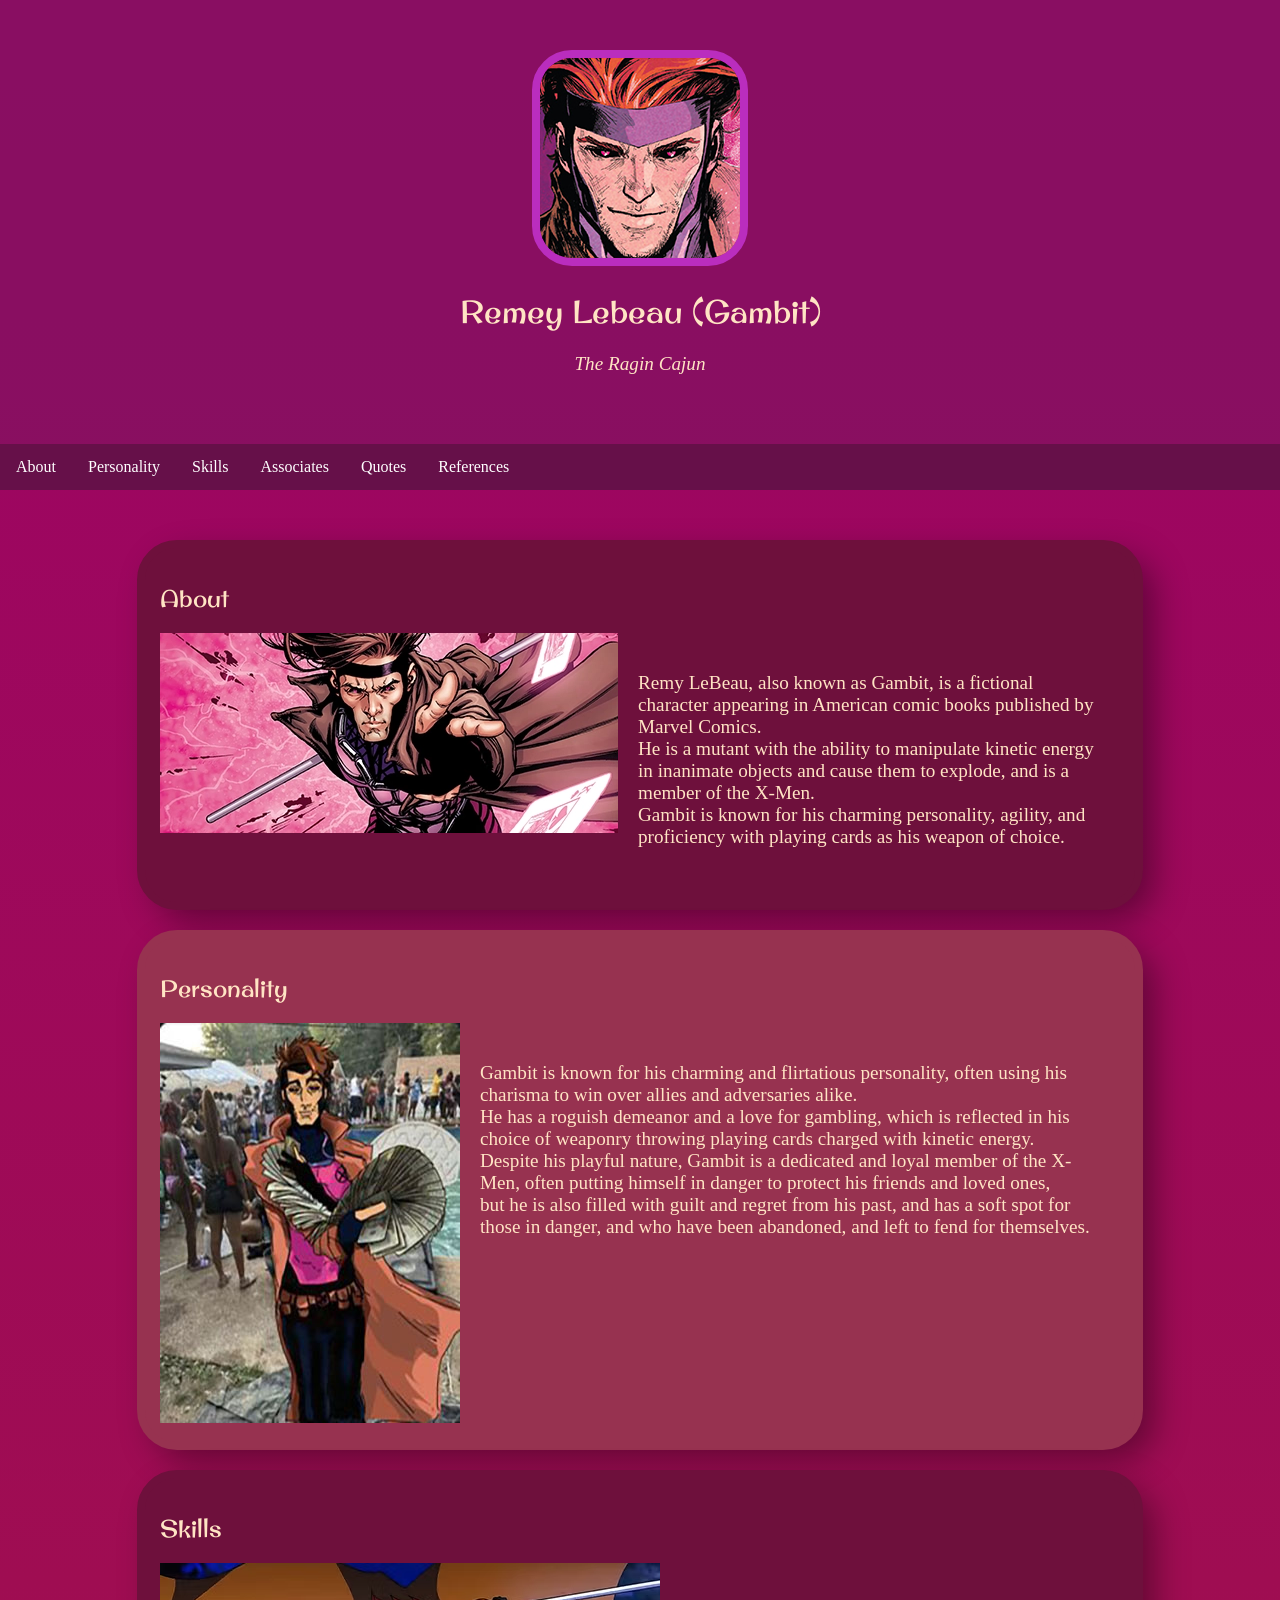
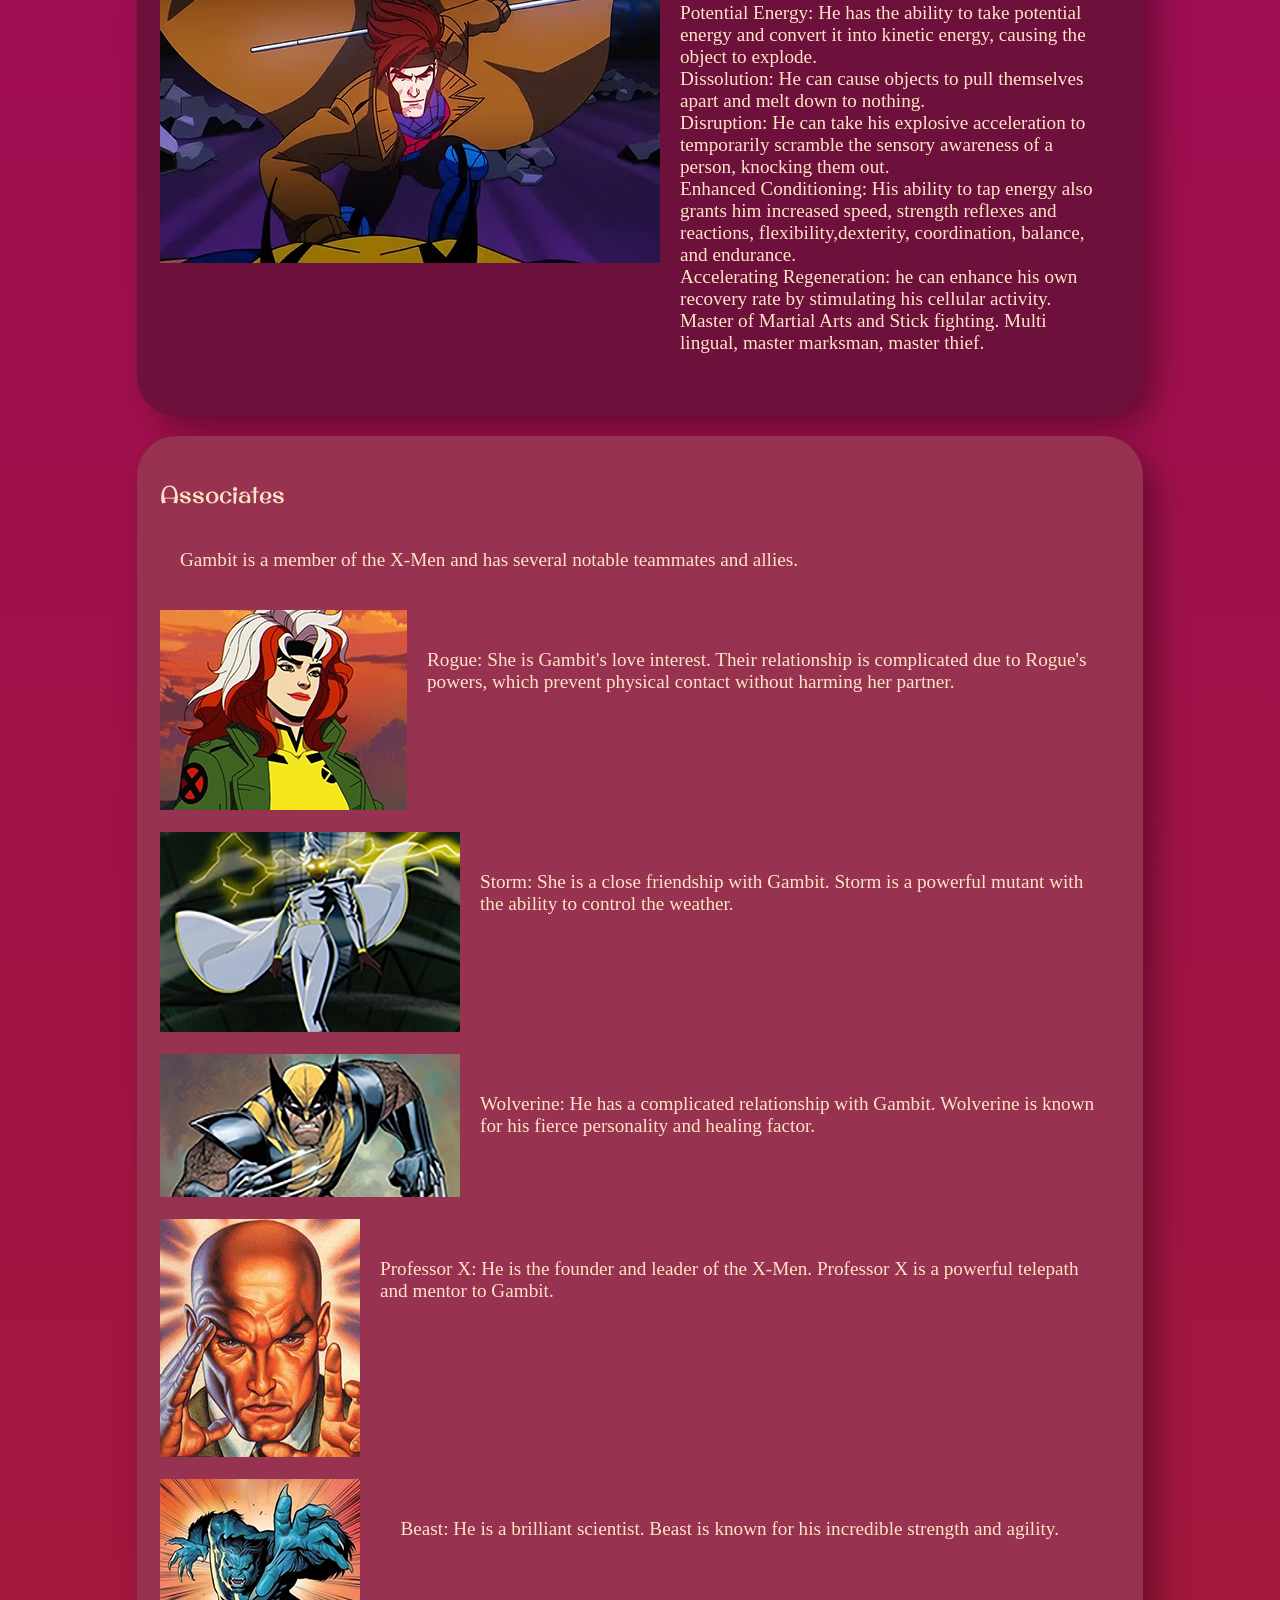
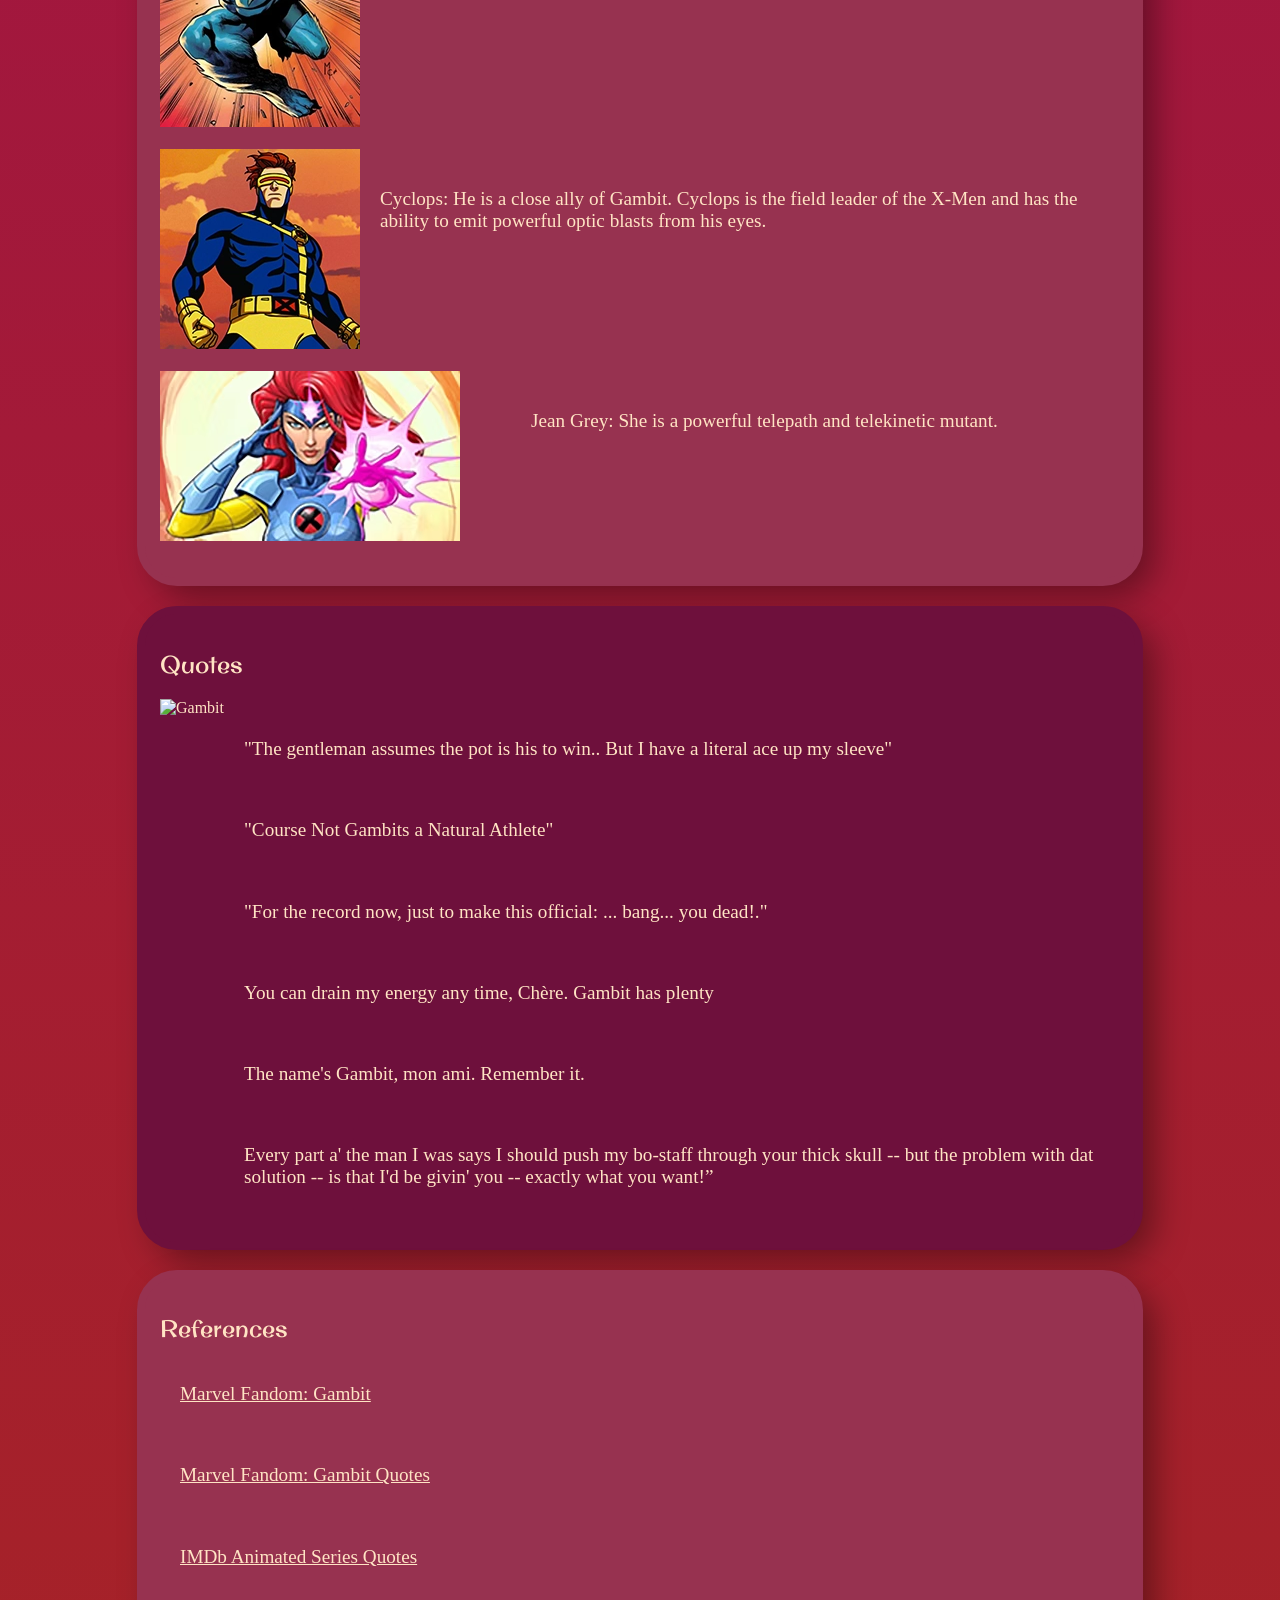
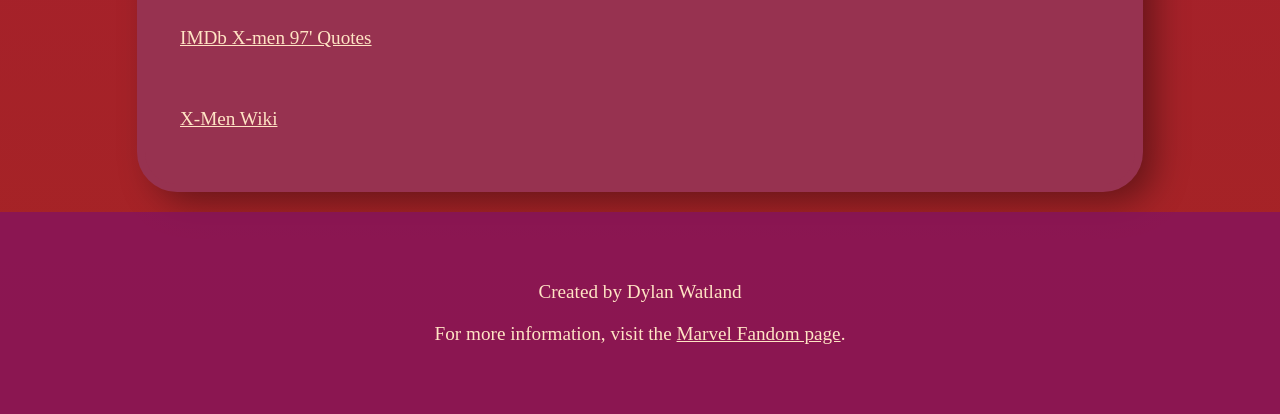
==== FavCharacter/index.html @ efccf23a "Add files via upload" ====
<!DOCTYPE html>
<html lang="en">

<head>
    <meta charset="UTF-8">
    <meta name="viewport" content="width=device-width, initial-scale=1.0">
    <title>Remey Lebeau</title>

    <link href="CSS/Gambit.Css" rel="stylesheet">
</head>

<header>
    <img class="img" src="Images/112.png" alt="Gambit">
    <h1>Remey Lebeau (Gambit)</h1>
    <p><i>The Ragin Cajun</i></p>
</header>

<body>
    <nav>
        <ul>
            <li><a href="#about">About</a></li>
            <li> <a href="#personality">Personality</a></li>
            <li><a href="#skills">Skills</a></li>
            <li> <a href="#associates">Associates</a></li>
            <li> <a href="#Quotes">Quotes</a></li>
            <li> <a href="#References">References</a></li>
        </ul>
    </nav>

    <section id="about" class="bg-dark">
        <h2>About</h2>
        <div class="container">
            <div><img src="Images/575ead561d30e.webp" alt="Gambit">

            </div>
            <div>
                <p>Remy LeBeau, also known as Gambit, is a fictional character appearing in American comic books
                    published by
                    Marvel Comics.
                    <br>
                    He is a mutant with the ability to manipulate kinetic energy in inanimate objects and cause
                    them to explode, and is a member of the X-Men.
                    <br>
                    Gambit is known for his charming personality, agility, and
                    proficiency with playing cards as his weapon of choice.
                </p>
            </div>
        </div>


    </section>

    <section id="personality" class="bg-grey">
        <h2>Personality</h2>

        <div class="container">
            <div> <img src="Images/d4eb8deeac1128b88780a259dd434a65.jpg" alt="Gambit"></div>
            <div>
                <p>Gambit is known for his charming and flirtatious personality, often using his charisma to win over
                    allies and
                    adversaries alike.
                    <br>
                    He has a roguish demeanor and a love for gambling, which is reflected in his choice of
                    weaponry throwing playing cards charged with kinetic energy.
                    <br>
                    Despite his playful nature, Gambit is a
                    dedicated and loyal member of the X-Men, often putting himself in danger to protect his friends and
                    loved
                    ones,
                    <br>
                    but he is also filled with guilt and regret from his past, and has a soft spot for those in danger,
                    and who have been abandoned, and left to fend for themselves.
                </p>
            </div>
        </div>


    </section>

    <section id="skills" class="bg-dark">
        <h2>Skills</h2>
        <div class="container">
            <div><img src="Images/x-men-975-1.avif" alt="Gambit"></div>
            <div>
                <p>Potential Energy: He has the ability to take potential energy and convert it into kinetic energy,
                    causing the
                    object to explode.

                    <br>
                    Dissolution: He can cause objects to pull themselves apart and melt down to nothing.

                    <br>
                    Disruption: He can take his explosive acceleration to temporarily scramble the sensory awareness of
                    a
                    person, knocking them out.

                    <br>
                    Enhanced Conditioning: His ability to tap energy also grants him increased speed, strength reflexes
                    and
                    reactions, flexibility,dexterity, coordination, balance, and endurance.

                    <br>
                    Accelerating Regeneration: he can enhance his own recovery rate by stimulating his cellular
                    activity.

                    <br>
                    Master of Martial Arts and Stick fighting. Multi lingual, master marksman, master thief.

                </p>
            </div>
        </div>



    </section>

    <section id="associates" class="bg-grey">
        <h2>Associates</h2>
        <p>Gambit is a member of the X-Men and has several notable teammates and allies.</p>

        <div class="container">
            <div><img src="Images/Profile_-_Rogue.webp" alt="Rogue"></div>
            <div>
                <p>Rogue: She is Gambit's love interest. Their relationship is complicated due to Rogue's powers, which
                    prevent
                    physical contact without harming her partner.


                </p>
            </div>

        </div>
        <br>
        <div class="container">
            <div><img src="Images/Storm_X-Men-97.webp" alt="Storm"></div>

            <div>
                <p>Storm: She is a close friendship with Gambit. Storm is a powerful mutant with the ability to control
                    the
                    weather.</p>
            </div>

        </div>
        <br>

        <div class="container">
            <div><img src="Images/034wlv_com_mas_mob_03.webp" alt="Wolverine"></div>
            <div>
                <p>Wolverine: He has a complicated relationship with Gambit. Wolverine is known for his fierce
                    personality and
                    healing factor.</p>
            </div>

        </div>
        <br>
        <div class="container">
            <div><img src="Images/professorxcomics1.jpg" alt="Professor X"></div>
            <div>
                <p>Professor X: He is the founder and leader of the X-Men. Professor X is a powerful telepath and mentor
                    to
                    Gambit. </p>
            </div>

        </div>
        <br>

        <div class="container">
            <div><img src="Images/221.webp" alt="Beast"></div>
            <div>
                <p>Beast: He is a brilliant scientist. Beast is known for his incredible strength and agility. </p>
            </div>
        </div>
        <br>

        <div class="container">
            <div><img src="Images/AAM0370_comp_Tk2_v001_r709.117420_C.webp" alt="Cyclops"></div>
            <div>
                <p>Cyclops: He is a close ally of Gambit. Cyclops is the field leader of the X-Men and has the ability
                    to emit
                    powerful optic blasts from his eyes.</p>
            </div>
        </div>
        <br>

        <div class="container">
            <div><img src="Images/jean-grey-uses-her-telepathy-reaching-towards-the-reader-in-comics.avif"
                    alt="Jean Grey"></div>
            <div>
                <p>Jean Grey: She is a powerful telepath and telekinetic mutant. </p>
            </div>

        </div>
        <br>

    </section>

    <section id="Quotes" class="bg-dark">
        <h2>Quotes</h2>
        <div class="container">
            <div><img src="images/Uncanny_X-Men_Vol_6_12_Clarke_Variant_Textless.webp" alt="Gambit"></div>
            <div>
                <p>"The gentleman assumes the pot is his to win.. But I have a literal ace up my sleeve"</p>
                <p>"Course Not Gambits a Natural Athlete"</p>
                <p>"For the record now, just to make this official: ... bang... you dead!."</p>
                <p>You can drain my energy any time, Chère. Gambit has plenty</p>
                <p>The name's Gambit, mon ami. Remember it.</p>
                <p>Every part a' the man I was says I should push my bo-staff through your thick skull -- but the
                    problem with
                    dat solution -- is that I'd be givin' you -- exactly what you want!”</p>
            </div>
        </div>



    </section>

    <section id="References" class="bg-grey">
        <h2>References</h2>
        <p> <a href="https://marvel.fandom.com/wiki/Remy_LeBeau_(Earth-616)#Attributes">Marvel Fandom: Gambit</a></p>
        <p> <a href="https://marvel.fandom.com/wiki/Category:Remy_LeBeau_(Earth-616)/Quotes
">Marvel Fandom: Gambit Quotes</a></p>
        <p> <a href="https://www.imdb.com/title/tt0103584/quotes/?item=qt0989059
">IMDb Animated Series Quotes</a></p>
        <p> <a href="https://www.imdb.com/title/tt31322436/quotes/
">IMDb X-men 97' Quotes</a></p>
        <p> <a href="https://x-men.fandom.com/wiki/X-Men_Wiki
">X-Men Wiki</a></p>
    </section>
    <footer>
        <p>Created by Dylan Watland</p>
        <p> For more information, visit the <a href="https://marvel.fandom.com/wiki/Remy_LeBeau_(Earth-616)">Marvel
                Fandom page</a>.</p>
    </footer>
</body>

</html>
---- FavCharacter/CSS/Gambit.Css ----
@import url('https://fonts.googleapis.com/css2?family=Original+Surfer&display=swap');
.original-surfer-regular, h1, h2 {
    font-family: "Original Surfer", sans-serif;
  font-weight: 400;
  font-style: normal;
}


header,footer{
    background-color: #831261be;
    text-align: center;
    padding-top: 50px;
    padding-bottom: 50px;
    color: bisque;

}
.img{border: 8px solid #ba2dbe;
border-radius: 40px;}

body{
    padding: 0px;
    margin: 0px;
 background: #9c0366;
background: linear-gradient(180deg,rgba(156, 3, 102, 1) 0%, rgba(166, 36, 36, 1) 100%);
}

.bg-dark{ 
    background-color: #6e103c;
    border: 8px solid #6e103c;
border-radius: 40px;
}

.bg-grey{
    background-color: #973250;
    border: 8px solid #973250;
border-radius: 40px;
}

section{

    max-width: 960px;
    margin:auto;
    color: bisque;
    padding: 15px;
    margin-bottom: 20px;
    box-shadow: 14px 13px 35px -4px rgba(0,0,0,0.4);
    -webkit-box-shadow: 14px 13px 35px -4px rgba(0,0,0,0.4);
    overflow: hidden;
}

section p{
    padding: 20px;
}
nav ul {
    list-style-type: none;
    margin: 0;
    padding: 0;
    overflow: hidden;
    background-color: #661049
}
nav ul li {
    float: left;
}

nav ul li a {
    display: block;
    color: white;
    text-align: center;
    padding: 14px 16px;
    text-decoration: none;
}
nav ul li a:hover {
    background-color: #812323
}

nav{
    margin-bottom: 50px;
    position: sticky;
    top:0;
}

a{
    color: bisque
}
a:hover{
    color: rgb(255, 217, 0);
    text-decoration: none;

}
.container{
    display: grid;
    grid-template-columns: auto auto auto;
}

p{font-size: larger;}
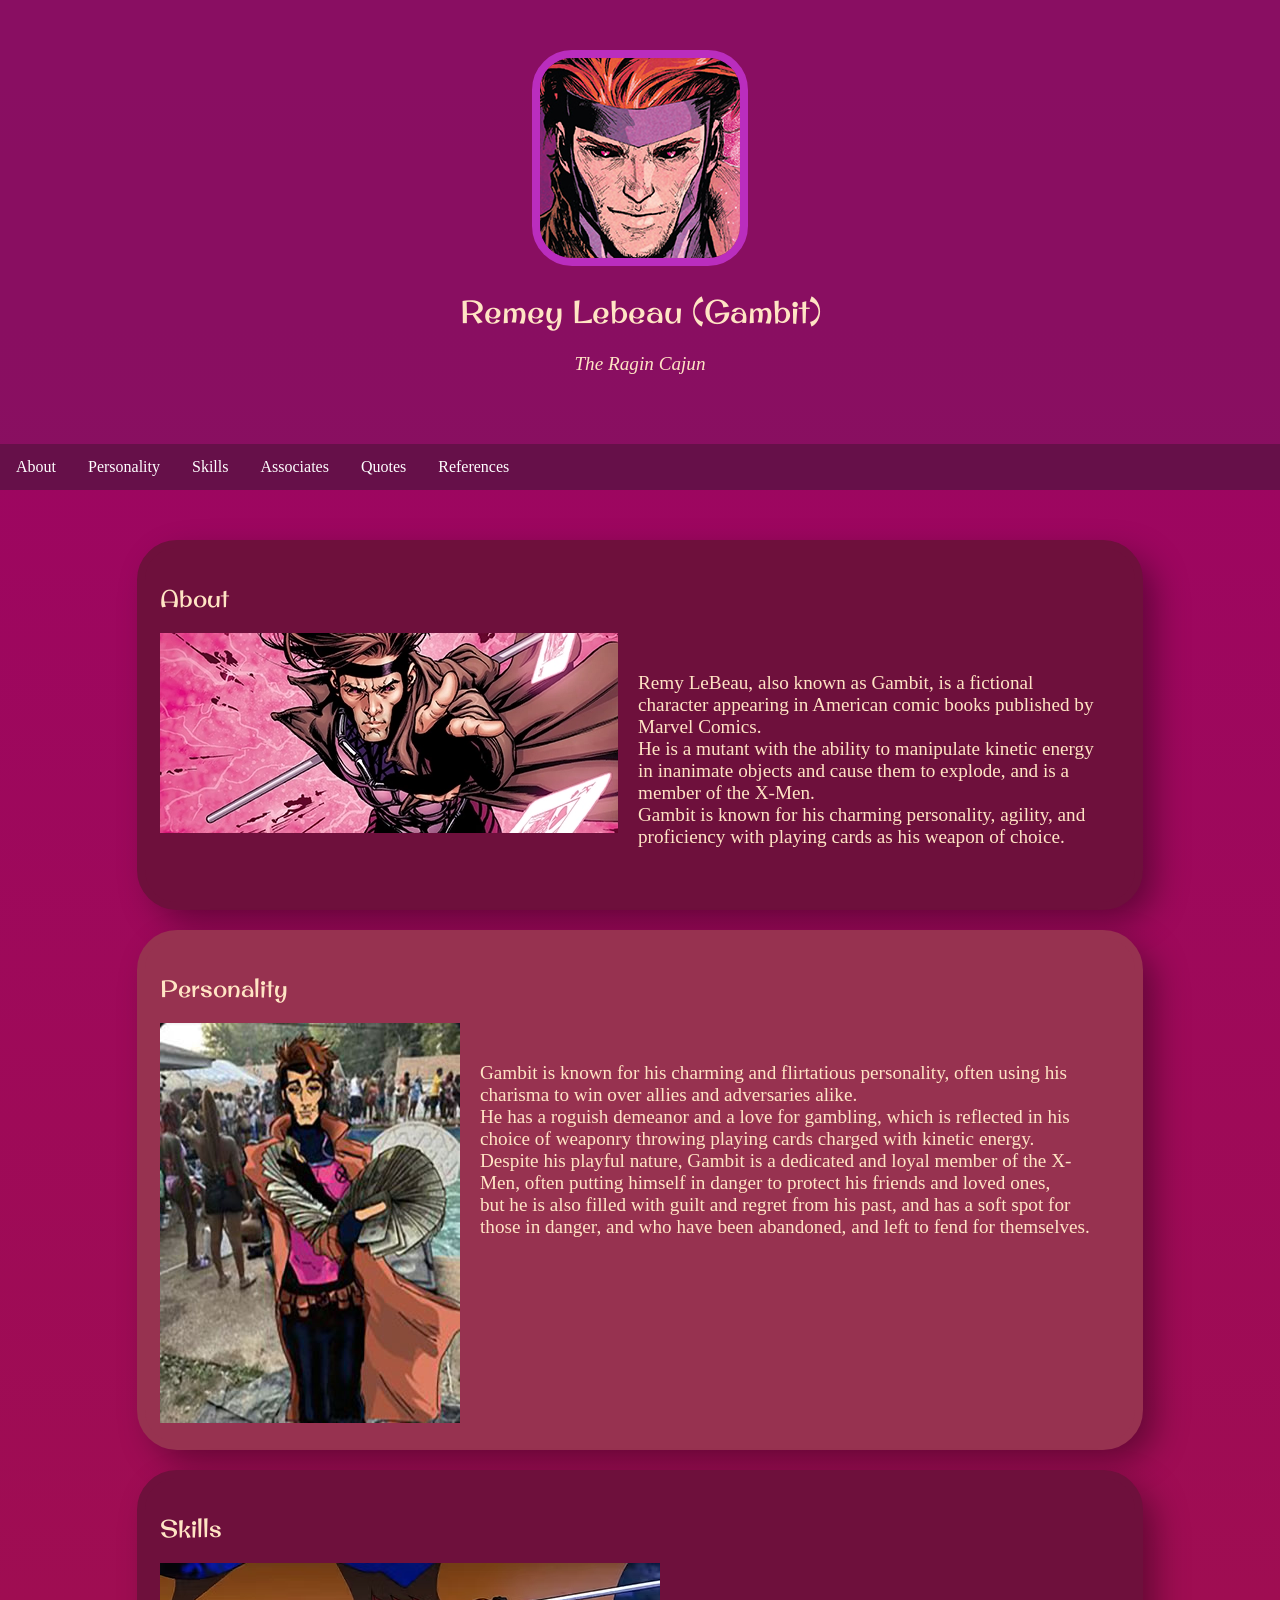
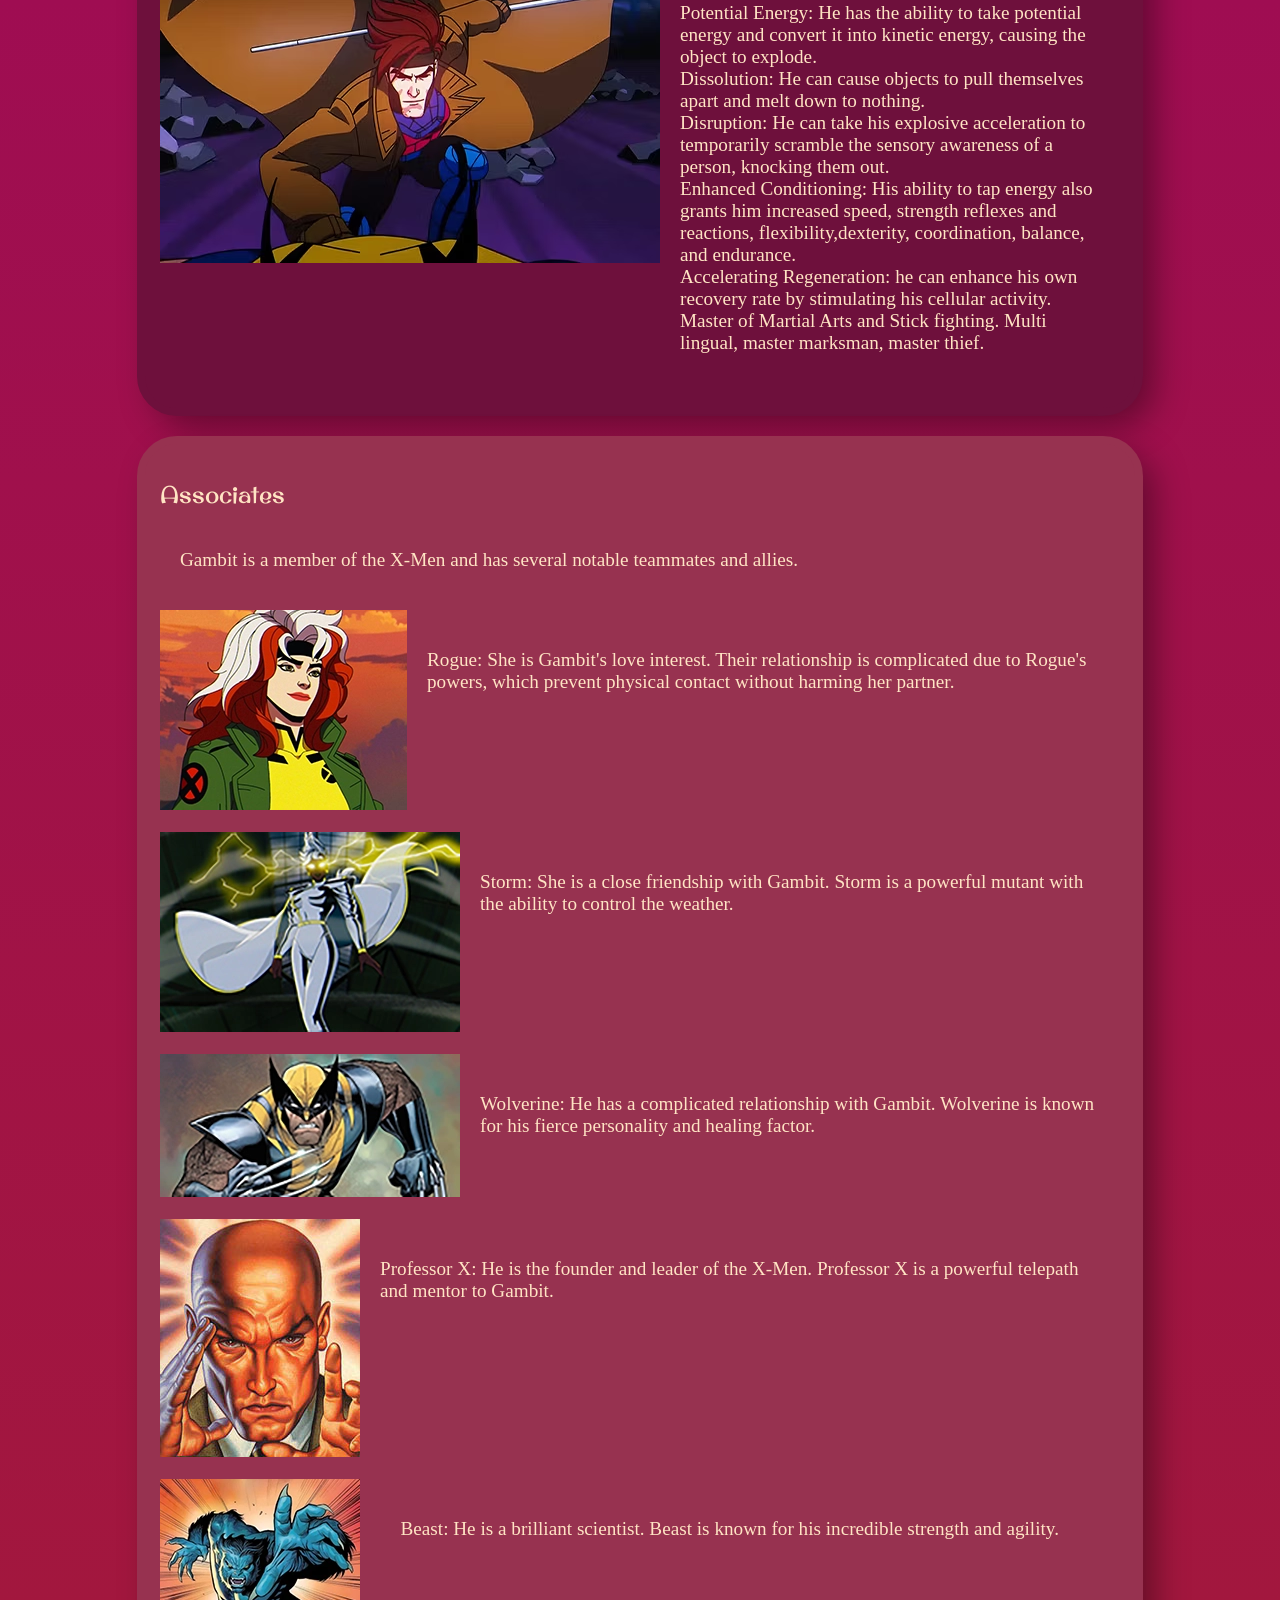
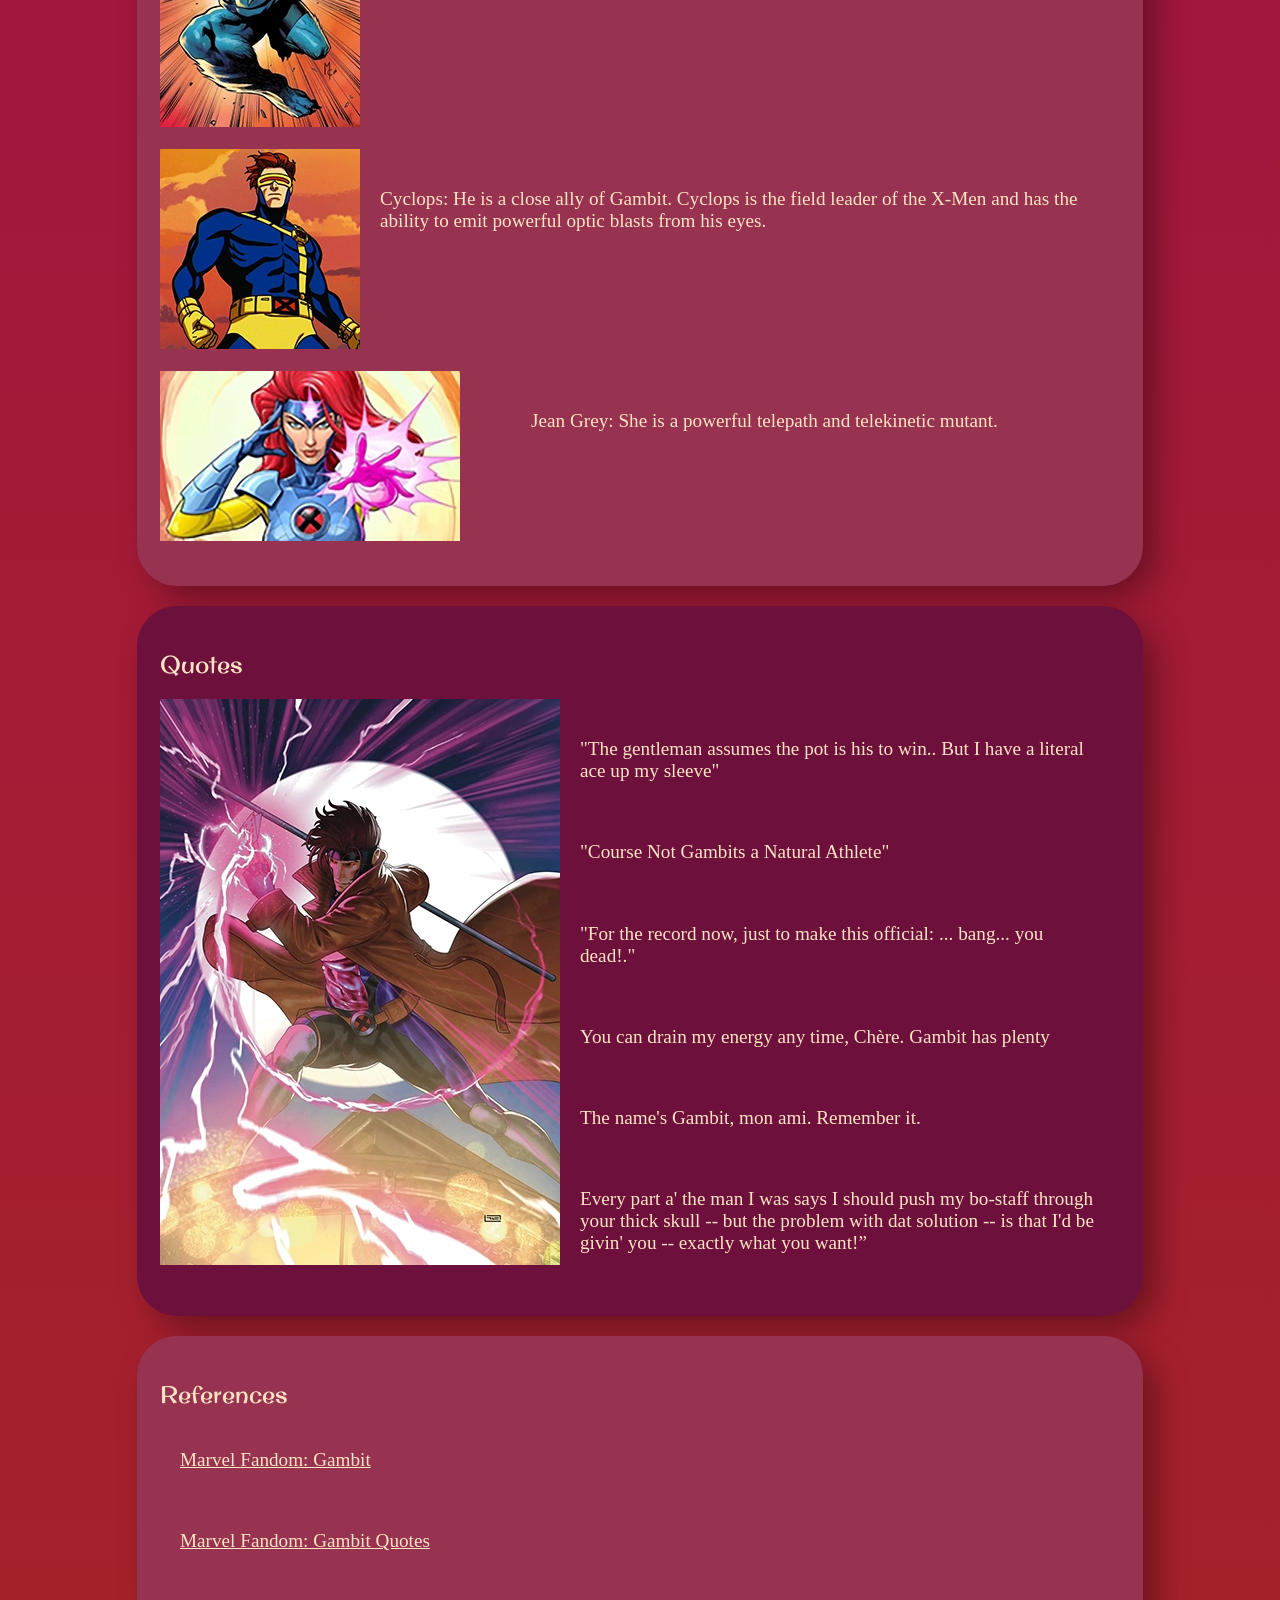
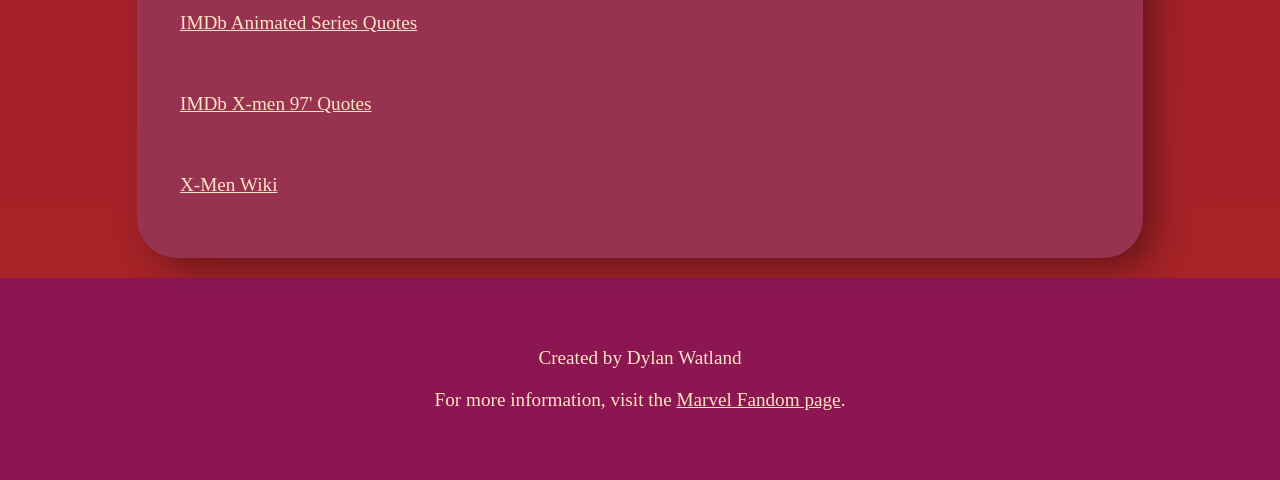
==== commit 80ffe51e: "Format HTML document with proper indentation" ====
--- a/FavCharacter/index.html
+++ b/FavCharacter/index.html
@@ -197,7 +197,7 @@
     <section id="Quotes" class="bg-dark">
         <h2>Quotes</h2>
         <div class="container">
-            <div><img src="images/Uncanny_X-Men_Vol_6_12_Clarke_Variant_Textless.webp" alt="Gambit"></div>
+            <div><img src="Images/UncannyXMen.webp" alt="Gambit"></div>
             <div>
                 <p>"The gentleman assumes the pot is his to win.. But I have a literal ace up my sleeve"</p>
                 <p>"Course Not Gambits a Natural Athlete"</p>
@@ -233,4 +233,4 @@
     </footer>
 </body>
 
-</html>+</html>
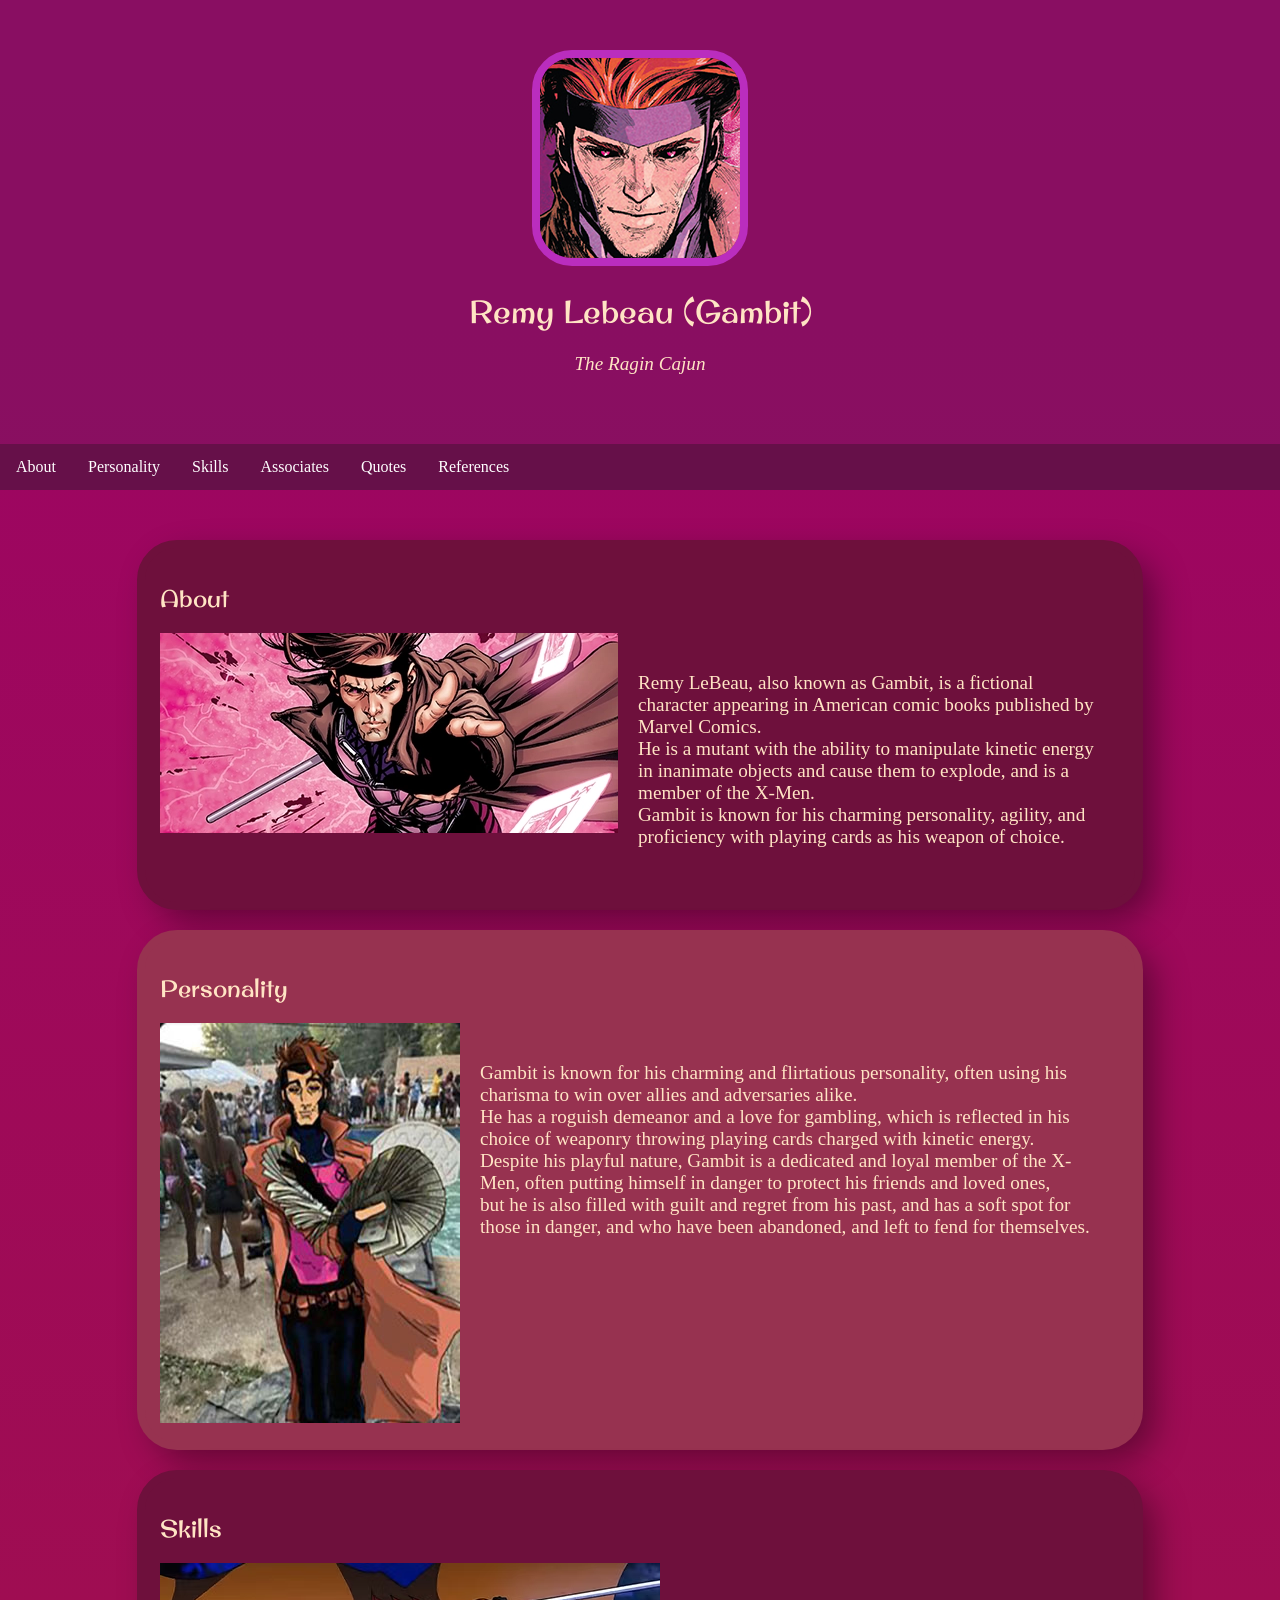
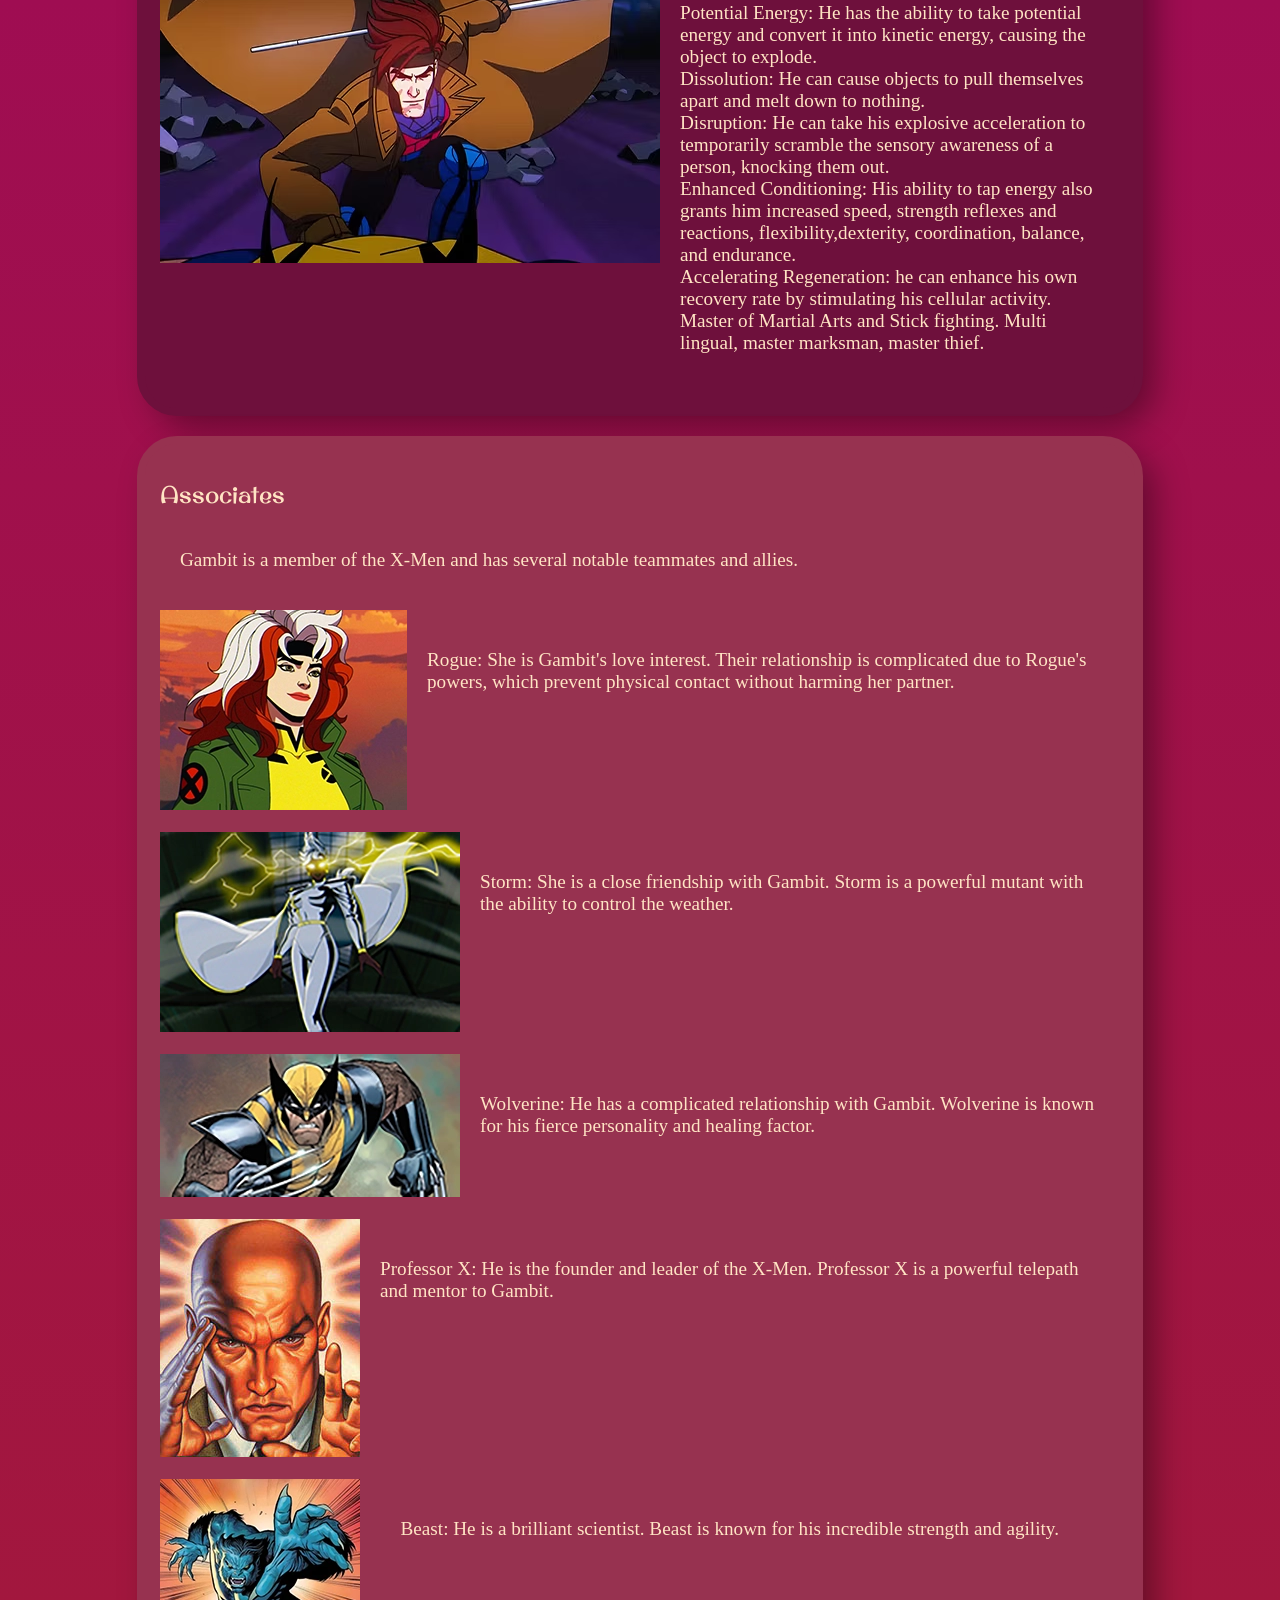
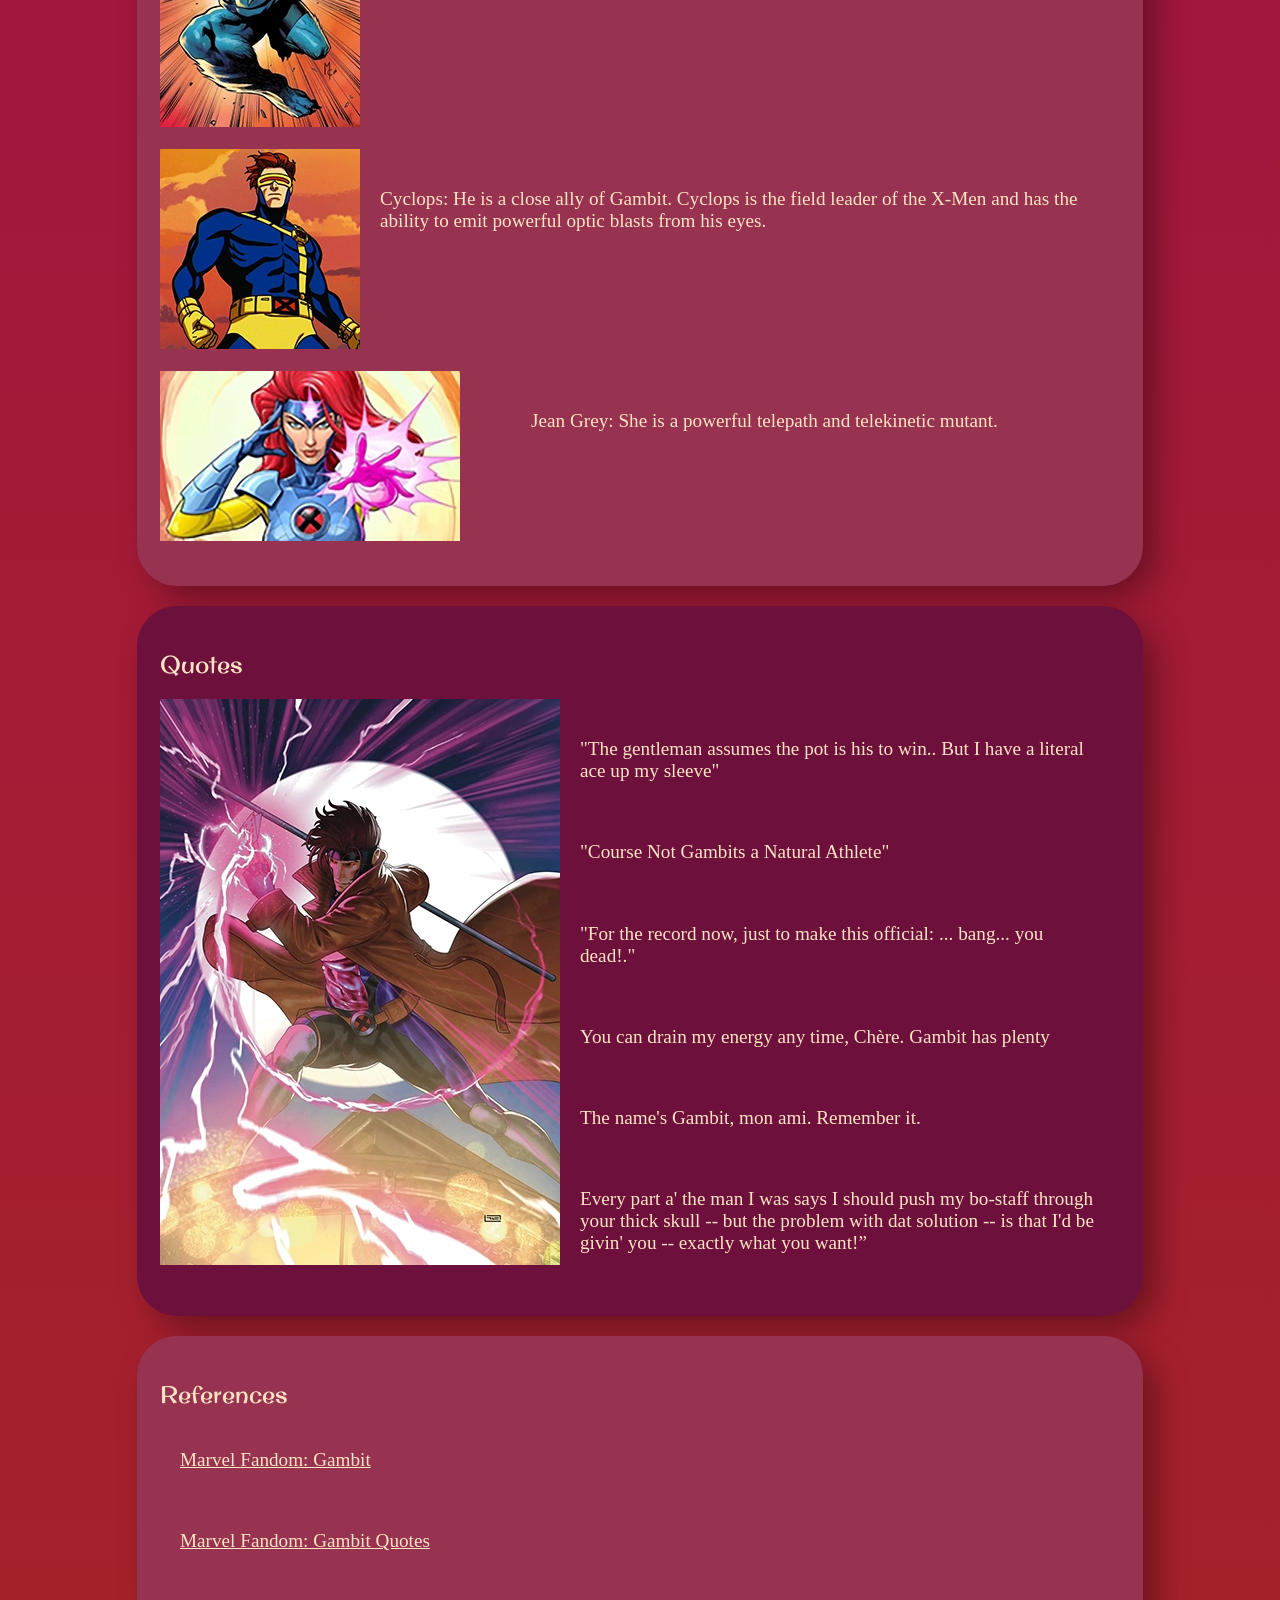
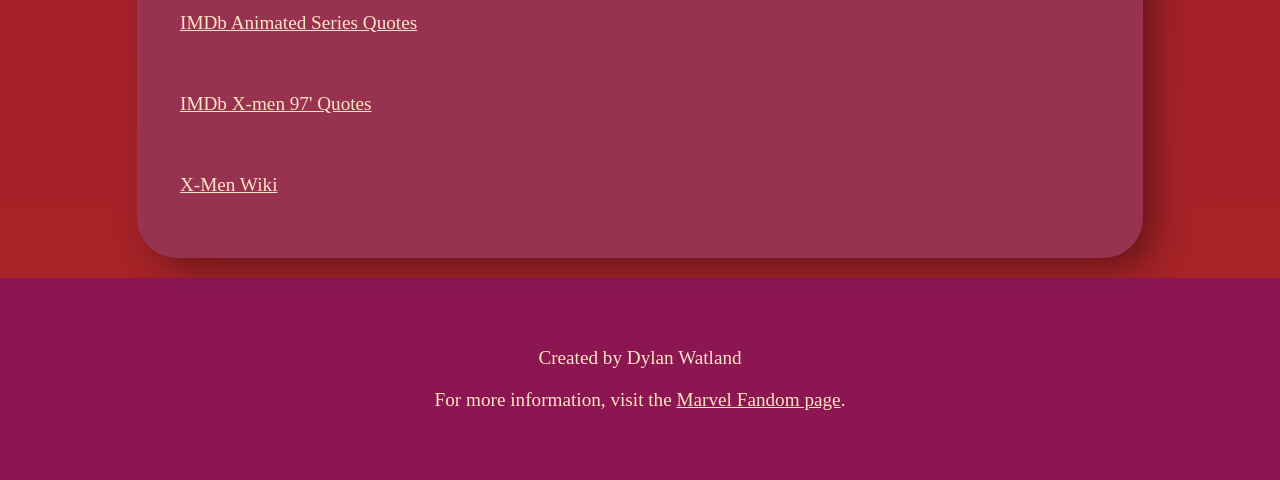
==== commit 1a19e36c: "Fix HTML formatting and structure" ====
--- a/FavCharacter/index.html
+++ b/FavCharacter/index.html
@@ -4,14 +4,14 @@
 <head>
     <meta charset="UTF-8">
     <meta name="viewport" content="width=device-width, initial-scale=1.0">
-    <title>Remey Lebeau</title>
+    <title>Remy Lebeau</title>
 
     <link href="CSS/Gambit.Css" rel="stylesheet">
 </head>
 
 <header>
     <img class="img" src="Images/112.png" alt="Gambit">
-    <h1>Remey Lebeau (Gambit)</h1>
+    <h1>Remy Lebeau (Gambit)</h1>
     <p><i>The Ragin Cajun</i></p>
 </header>
 
